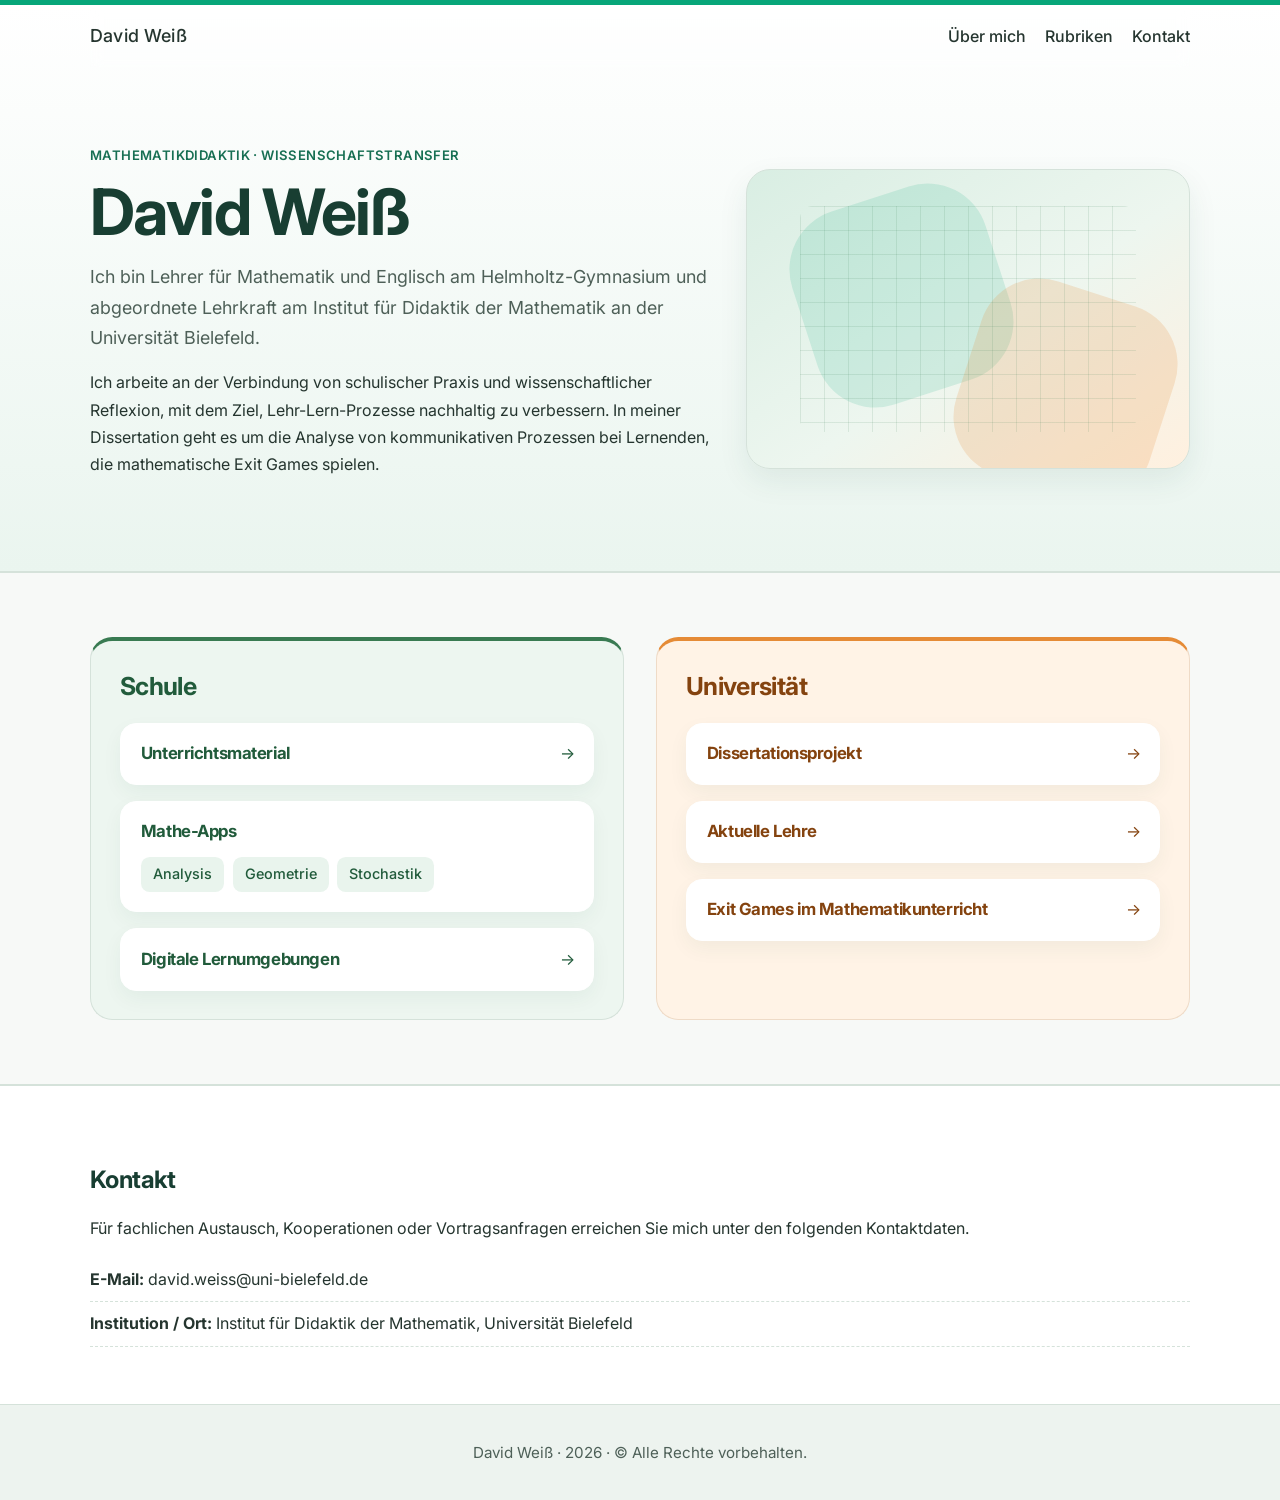
==== index.html @ 960b9694 "Tippfehler in der Institutsbezeichnung korrigieren" ====
<!doctype html>
<html lang="de">
  <head>
    <meta charset="UTF-8" />
    <meta name="viewport" content="width=device-width, initial-scale=1.0" />
    <meta
      name="description"
      content="Profil- und Projektseite im pädagogisch-wissenschaftlichen Bereich mit Fokus auf die Verbindung von Schule und Universität."
    />
    <title>David Weiß | Mathematikdidaktik und Unterrichtspraxis</title>
    <link rel="preconnect" href="https://fonts.googleapis.com" />
    <link rel="preconnect" href="https://fonts.gstatic.com" crossorigin />
    <link
      href="https://fonts.googleapis.com/css2?family=Inter:wght@400;500;600;700&family=Merriweather:wght@700&display=swap"
      rel="stylesheet"
    />
    <link rel="stylesheet" href="styles.css" />
  </head>
  <body>
    <header class="site-header" id="ueber-mich">
      <div class="container">
        <nav class="main-nav" aria-label="Hauptnavigation">
          <a class="brand" href="#ueber-mich">David Weiß</a>
          <button class="nav-toggle" aria-expanded="false" aria-controls="menu">
            Menü
          </button>
          <ul id="menu">
            <li><a href="#ueber-mich">Über mich</a></li>
            <li><a href="#rubriken">Rubriken</a></li>
            <li><a href="#kontakt">Kontakt</a></li>
          </ul>
        </nav>

        <section class="hero">
          <div class="hero-text">
            <p class="eyebrow">Mathematikdidaktik · Wissenschaftstransfer</p>
            <h1>David Weiß</h1>
            <p class="subtitle">
              Ich bin Lehrer für Mathematik und Englisch am Helmholtz-Gymnasium und abgeordnete Lehrkraft am Institut für Didaktik der Mathematik an der Universität Bielefeld.
            </p>
            <p>
              Ich arbeite an der Verbindung von schulischer Praxis und wissenschaftlicher
              Reflexion, mit dem Ziel, Lehr-Lern-Prozesse nachhaltig zu verbessern. In meiner Dissertation geht es um die Analyse von kommunikativen Prozessen bei Lernenden, die mathematische Exit Games spielen.
            </p>
          </div>
          <div class="hero-visual" aria-hidden="true">
            <div class="grid-pattern"></div>
          </div>
        </section>
      </div>
    </header>

    <main>
      <section id="rubriken" class="topic-section rubric-section" aria-labelledby="rubriken-heading">
        <div class="container">
          <div class="section-heading">
            <h2 id="rubriken-heading"></h2>
          </div>

          <div class="rubric-grid">
            <article class="rubric-column" id="schule" aria-labelledby="schule-heading">
              <h3 id="schule-heading">Schule</h3>
              <div class="card-grid">
                <a class="card card-link" href="#" aria-label="Unterrichtsmaterial">
                  <h4>Unterrichtsmaterial</h4>
                </a>
                <div class="card">
                  <h4>Mathe-Apps</h4>
                  <ul>
                    <li>Analysis</li>
                    <li>Geometrie</li>
                    <li>Stochastik</li>
                  </ul>
                </div>
                <a class="card card-link" href="#" aria-label="Digitale Lernumgebungen">
                  <h4>Digitale Lernumgebungen</h4>
                </a>
              </div>
            </article>

            <article class="rubric-column" id="universitaet" aria-labelledby="uni-heading">
              <h3 id="uni-heading">Universität</h3>
              <div class="card-grid">
                <a class="card card-link" href="#" aria-label="Dissertationsprojekt">
                  <h4>Dissertationsprojekt</h4>
                </a>
                <a
                  class="card card-link"
                  href="https://ekvv.uni-bielefeld.de/kvv_publ/publ/Lehrende_Veranstaltungen.jsp?personId=369044009"
                  target="_blank"
                  rel="noopener noreferrer"
                  aria-label="Aktuelle Lehre"
                >
                  <h4>Aktuelle Lehre</h4>
                </a>
                <a
                  class="card card-link"
                  href="https://david-a11y-rgb.github.io/Uni-Exit-Games/"
                  target="_blank"
                  rel="noopener noreferrer"
                  aria-label="Exit Games"
                >
                  <h4>Exit Games im Mathematikunterricht</h4>
                </a>
              </div>
            </article>
          </div>
        </div>
      </section>

      <section id="kontakt" class="contact" aria-labelledby="kontakt-heading">
        <div class="container">
          <h2 id="kontakt-heading">Kontakt</h2>
          <p>
            Für fachlichen Austausch, Kooperationen oder Vortragsanfragen erreichen
            Sie mich unter den folgenden Kontaktdaten.
          </p>
          <ul class="contact-list">
            <li><strong>E-Mail:</strong> david.weiss@uni-bielefeld.de</li>
            <li><strong>Institution / Ort:</strong> Institut für Didaktik der Mathematik, Universität Bielefeld</li>
          </ul>
        </div>
      </section>
    </main>

    <footer class="site-footer">
      <div class="container">
        <p>David Weiß · 2026 · © Alle Rechte vorbehalten.</p>
      </div>
    </footer>

    <script src="script.js"></script>
  </body>
</html>
---- styles.css ----
:root {
  --bg: #f7f9f7;
  --surface: #ffffff;
  --text: #25352f;
  --muted: #4e6058;
  --primary: #164c3c;
  --border: #d5e2da;
  --accent: #176f53;
  --shadow: 0 12px 30px rgba(22, 76, 60, 0.08);
}

* {
  box-sizing: border-box;
}

html {
  scroll-behavior: smooth;
}

body {
  margin: 0;
  font-family: "Inter", system-ui, -apple-system, sans-serif;
  color: var(--text);
  background: var(--bg);
  line-height: 1.7;
}

.container {
  width: min(1100px, 92%);
  margin: 0 auto;
}

.site-header {
  background: linear-gradient(180deg, #ffffff 0%, #eaf5ef 100%);
  border-bottom: 1px solid var(--border);
}

.main-nav {
  display: flex;
  align-items: center;
  justify-content: space-between;
  gap: 1rem;
  padding: 1rem 0;
  position: sticky;
  top: 0;
  backdrop-filter: blur(6px);
}

.brand {
  color: var(--primary);
  text-decoration: none;
  font-weight: 700;
  letter-spacing: 0.01em;
}

.main-nav ul {
  list-style: none;
  display: flex;
  gap: 1.2rem;
  margin: 0;
  padding: 0;
}

.main-nav a {
  color: var(--text);
  text-decoration: none;
  font-weight: 500;
}

.main-nav a:hover,
.main-nav a:focus-visible {
  color: var(--accent);
}

.nav-toggle {
  display: none;
  border: 1px solid var(--border);
  background: var(--surface);
  color: var(--text);
  border-radius: 0.5rem;
  padding: 0.4rem 0.8rem;
  font: inherit;
}

.hero {
  display: grid;
  grid-template-columns: 1.4fr 1fr;
  gap: 2.2rem;
  align-items: stretch;
  padding: 3rem 0 3.5rem;
}

.eyebrow {
  margin: 0;
  color: var(--accent);
  font-weight: 600;
  letter-spacing: 0.03em;
  text-transform: uppercase;
  font-size: 0.82rem;
}

h1,
h2,
h3,
h4 {
  font-family: "Merriweather", Georgia, serif;
  color: #183e32;
  line-height: 1.3;
}

h1 {
  font-size: clamp(2rem, 5vw, 2.8rem);
  margin-bottom: 0.2rem;
}

.subtitle {
  font-size: 1.12rem;
  color: var(--muted);
  margin-top: 0;
  margin-bottom: 1rem;
}

.hero-visual {
  border: 1px solid var(--border);
  border-radius: 1rem;
  background: linear-gradient(135deg, #d9eee3, #fff3e5);
  box-shadow: var(--shadow);
  min-height: 260px;
  display: grid;
  place-items: center;
}

.grid-pattern {
  width: 80%;
  height: 72%;
  border-radius: 0.8rem;
  background-image: linear-gradient(var(--border) 1px, transparent 1px),
    linear-gradient(90deg, var(--border) 1px, transparent 1px);
  background-size: 24px 24px;
}

.topic-section {
  padding: 4rem 0;
}

.rubric-section {
  background: #ffffff;
  border-top: 1px solid var(--border);
  border-bottom: 1px solid var(--border);
}

.section-heading {
  max-width: 750px;
  margin-bottom: 1.8rem;
}

.rubric-grid {
  display: grid;
  grid-template-columns: repeat(2, minmax(0, 1fr));
  gap: 1.5rem;
}

.rubric-column {
  background: #edf6f0;
  border: 1px solid var(--border);
  border-radius: 1rem;
  padding: 1.1rem;
}

.rubric-column h3 {
  margin-top: 0;
}

.card-grid {
  display: grid;
  grid-template-columns: 1fr;
  gap: 1rem;
}

.card {
  background: var(--surface);
  border: 1px solid var(--border);
  border-radius: 0.9rem;
  padding: 1.1rem 1rem;
  box-shadow: 0 8px 20px rgba(22, 76, 60, 0.05);
  transform: translateY(0);
  transition: transform 0.22s ease, box-shadow 0.22s ease;
}

.card-link {
  text-decoration: none;
  display: block;
}

.card-link:hover,
.card-link:focus-visible {
  transform: translateY(-2px);
  box-shadow: 0 14px 28px rgba(22, 76, 60, 0.1);
}

.card h4 {
  margin: 0;
  font-size: 1.06rem;
}

.contact {
  background: var(--surface);
  padding: 3.6rem 0;
  border-top: 1px solid var(--border);
}

.contact-list {
  list-style: none;
  padding: 0;
  margin: 1rem 0 0;
}

.contact-list li {
  padding: 0.5rem 0;
  border-bottom: 1px dashed var(--border);
}

.site-footer {
  border-top: 1px solid var(--border);
  padding: 1.2rem 0;
  text-align: center;
  color: var(--muted);
  background: #edf3ef;
  font-size: 0.95rem;
}

@media (max-width: 900px) {
  .hero {
    grid-template-columns: 1fr;
    gap: 1.4rem;
  }

  .rubric-grid {
    grid-template-columns: 1fr;
  }
}

@media (max-width: 720px) {
  .main-nav {
    flex-wrap: wrap;
  }

  .nav-toggle {
    display: inline-block;
    margin-left: auto;
  }

  .main-nav ul {
    display: none;
    width: 100%;
    flex-direction: column;
    border-top: 1px solid var(--border);
    padding-top: 0.7rem;
  }

  .main-nav ul.open {
    display: flex;
  }

  .topic-section,
  .contact {
    padding: 3rem 0;
  }
}

/* Modern institutional-inspired palette */
:root {
  --uni-green: #07a679;
  --school-green: #397b52;
  --math-orange: #e58b36;
  --math-ink: #84430f;
  --math-tint: #fff3e6;
}
body { -webkit-font-smoothing: antialiased; }
.site-header { border-top: 5px solid var(--uni-green); }
.main-nav { z-index: 5; }
.brand { font-size: 1.12rem; }
h1, h2, h3, h4 { font-family: "Inter", system-ui, sans-serif; letter-spacing: -0.025em; }
h1 { font-size: clamp(2.6rem, 6vw, 4rem); line-height: 1.08; margin-top: .65rem; margin-bottom: 1rem; }
.hero { padding: clamp(2rem, 6vw, 5rem) 0; align-items: center; }
.hero-visual { position: relative; overflow: hidden; min-height: 300px; border-radius: 1.5rem; background: linear-gradient(145deg, #d9eee3 0%, #edf6ef 55%, #fff0df 100%); }
.hero-visual::before, .hero-visual::after { content: ""; position: absolute; pointer-events: none; width: 46%; aspect-ratio: 1; border-radius: 30%; transform: rotate(-18deg); }
.hero-visual::before { background: #07a67922; top: 8%; left: 12%; }
.hero-visual::after { background: #e58b3630; bottom: -8%; right: 5%; transform: rotate(18deg); }
.grid-pattern { position: absolute; inset: 12%; width: auto; height: auto; z-index: 1; opacity: .8; background-image: linear-gradient(#397b5229 1px, transparent 1px), linear-gradient(90deg, #397b5229 1px, transparent 1px); }
.rubric-section { background: var(--bg); }
.section-heading:has(h2:empty) { display: none; }
.rubric-grid { gap: clamp(1rem, 3vw, 2rem); }
.rubric-column { --section-accent: var(--school-green); --section-ink: #215b3b; padding: clamp(1rem, 3vw, 1.8rem); border-radius: 1.4rem; border-top: 4px solid var(--section-accent); }
#universitaet { --section-accent: var(--math-orange); --section-ink: var(--math-ink); background: var(--math-tint); border-color: #efdbc7; border-top-color: var(--section-accent); }
.rubric-column h3 { font-size: 1.55rem; color: var(--section-ink); margin-bottom: 1.3rem; }
.card { padding: 1.2rem 1.25rem; border-radius: 1rem; border-color: #ffffff; }
.card h4 { color: var(--section-ink); font-size: 1.05rem; }
.card-link { position: relative; padding-right: 2.8rem; }
.card-link::after { content: "→"; position: absolute; right: 1.15rem; top: 50%; transform: translateY(-50%); color: var(--section-ink); }
.card-link:hover, .card-link:focus-visible { border-color: var(--section-accent); }
.card ul { display: flex; flex-wrap: wrap; gap: .55rem; list-style: none; padding: 0; margin: .85rem 0 0; }
.card ul li { padding: .35rem .75rem; border-radius: .55rem; background: #e9f4ed; color: #215b3b; font-size: .9rem; font-weight: 500; }
a:focus-visible, button:focus-visible { outline: 2px solid #176f53; outline-offset: 4px; }
@media (max-width: 720px) { .hero-visual { min-height: 180px; } .main-nav { background: #f5faf6ee; } }
@media (prefers-reduced-motion: reduce) { html { scroll-behavior: auto; } .card { transition: none; } }
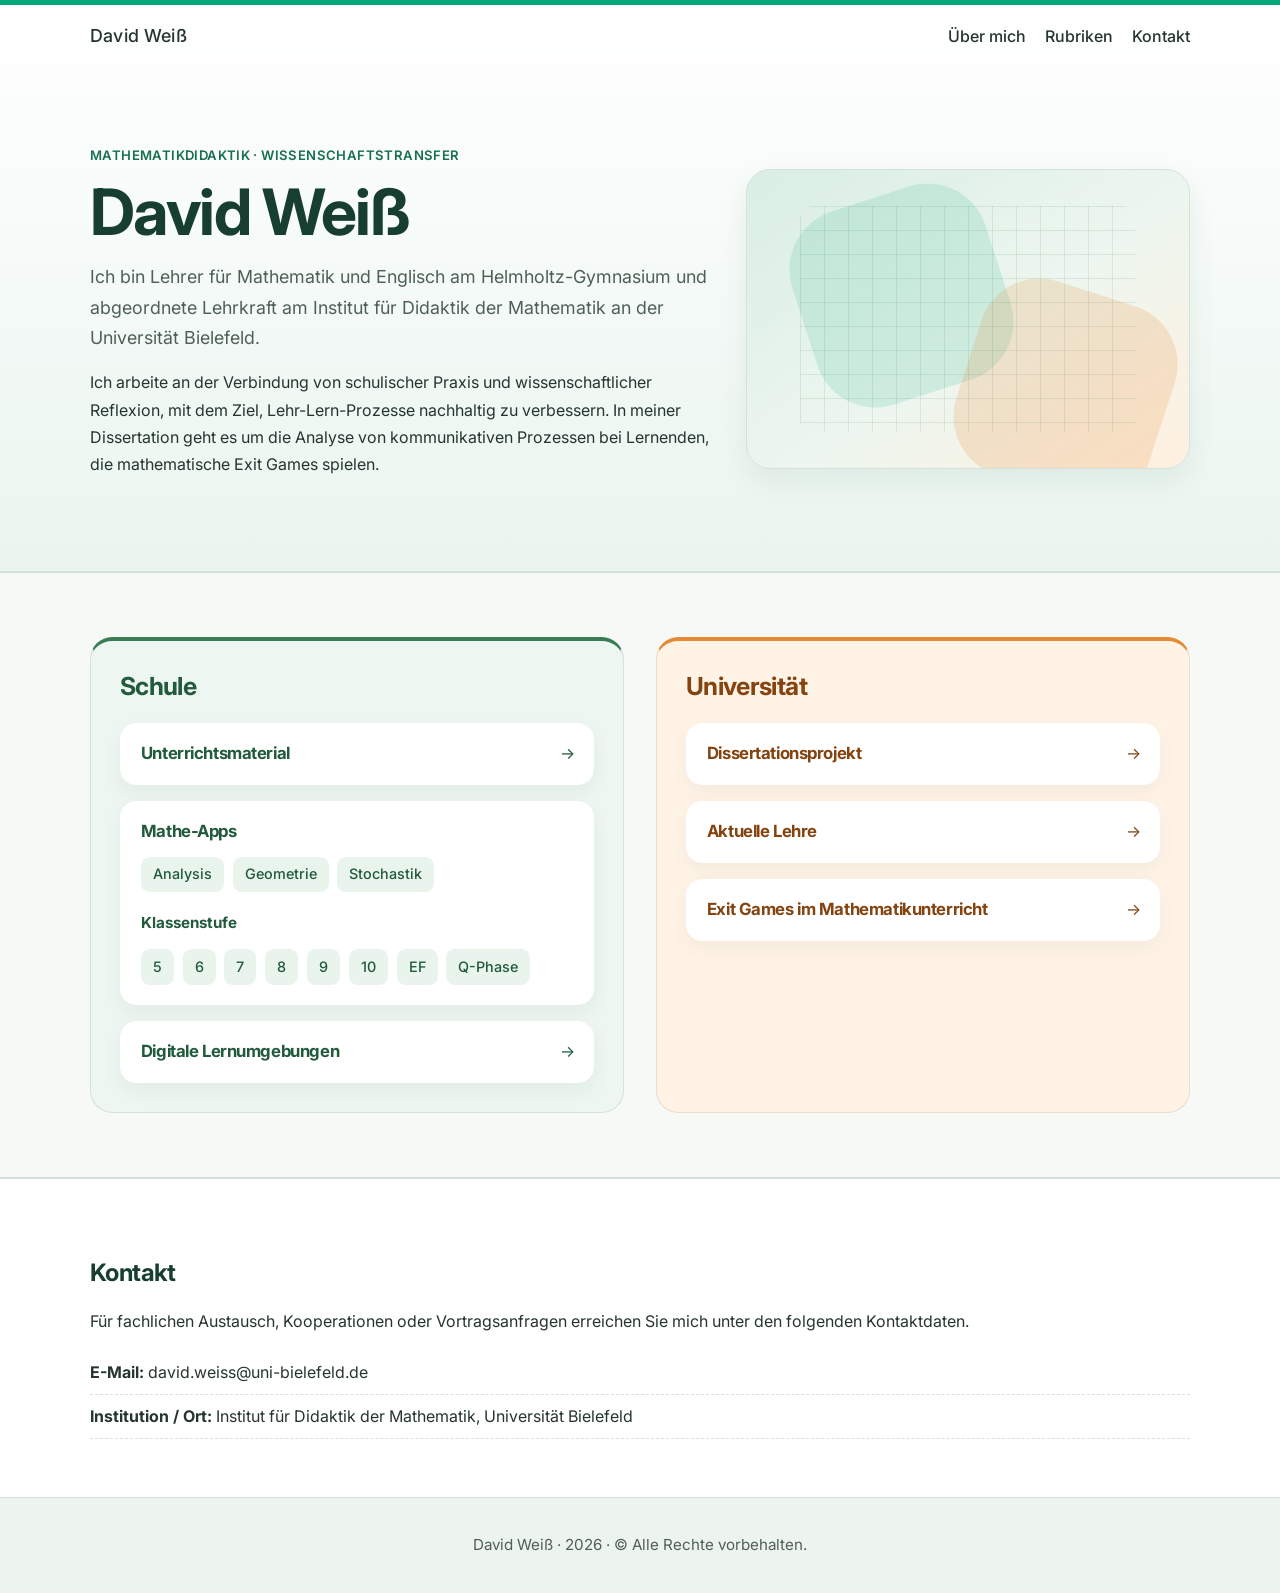
==== commit 86fba96d: "Klassenstufen bei Mathe-Apps ergänzen" ====
--- a/index.html
+++ b/index.html
@@ -71,6 +71,17 @@
                     <li>Geometrie</li>
                     <li>Stochastik</li>
                   </ul>
+                  <h5 style="margin: 1.1rem 0 0; font-size: .95rem; color: var(--section-ink, var(--primary));">Klassenstufe</h5>
+                  <ul aria-label="Klassenstufe">
+                    <li>5</li>
+                    <li>6</li>
+                    <li>7</li>
+                    <li>8</li>
+                    <li>9</li>
+                    <li>10</li>
+                    <li>EF</li>
+                    <li>Q-Phase</li>
+                  </ul>
                 </div>
                 <a class="card card-link" href="#" aria-label="Digitale Lernumgebungen">
                   <h4>Digitale Lernumgebungen</h4>
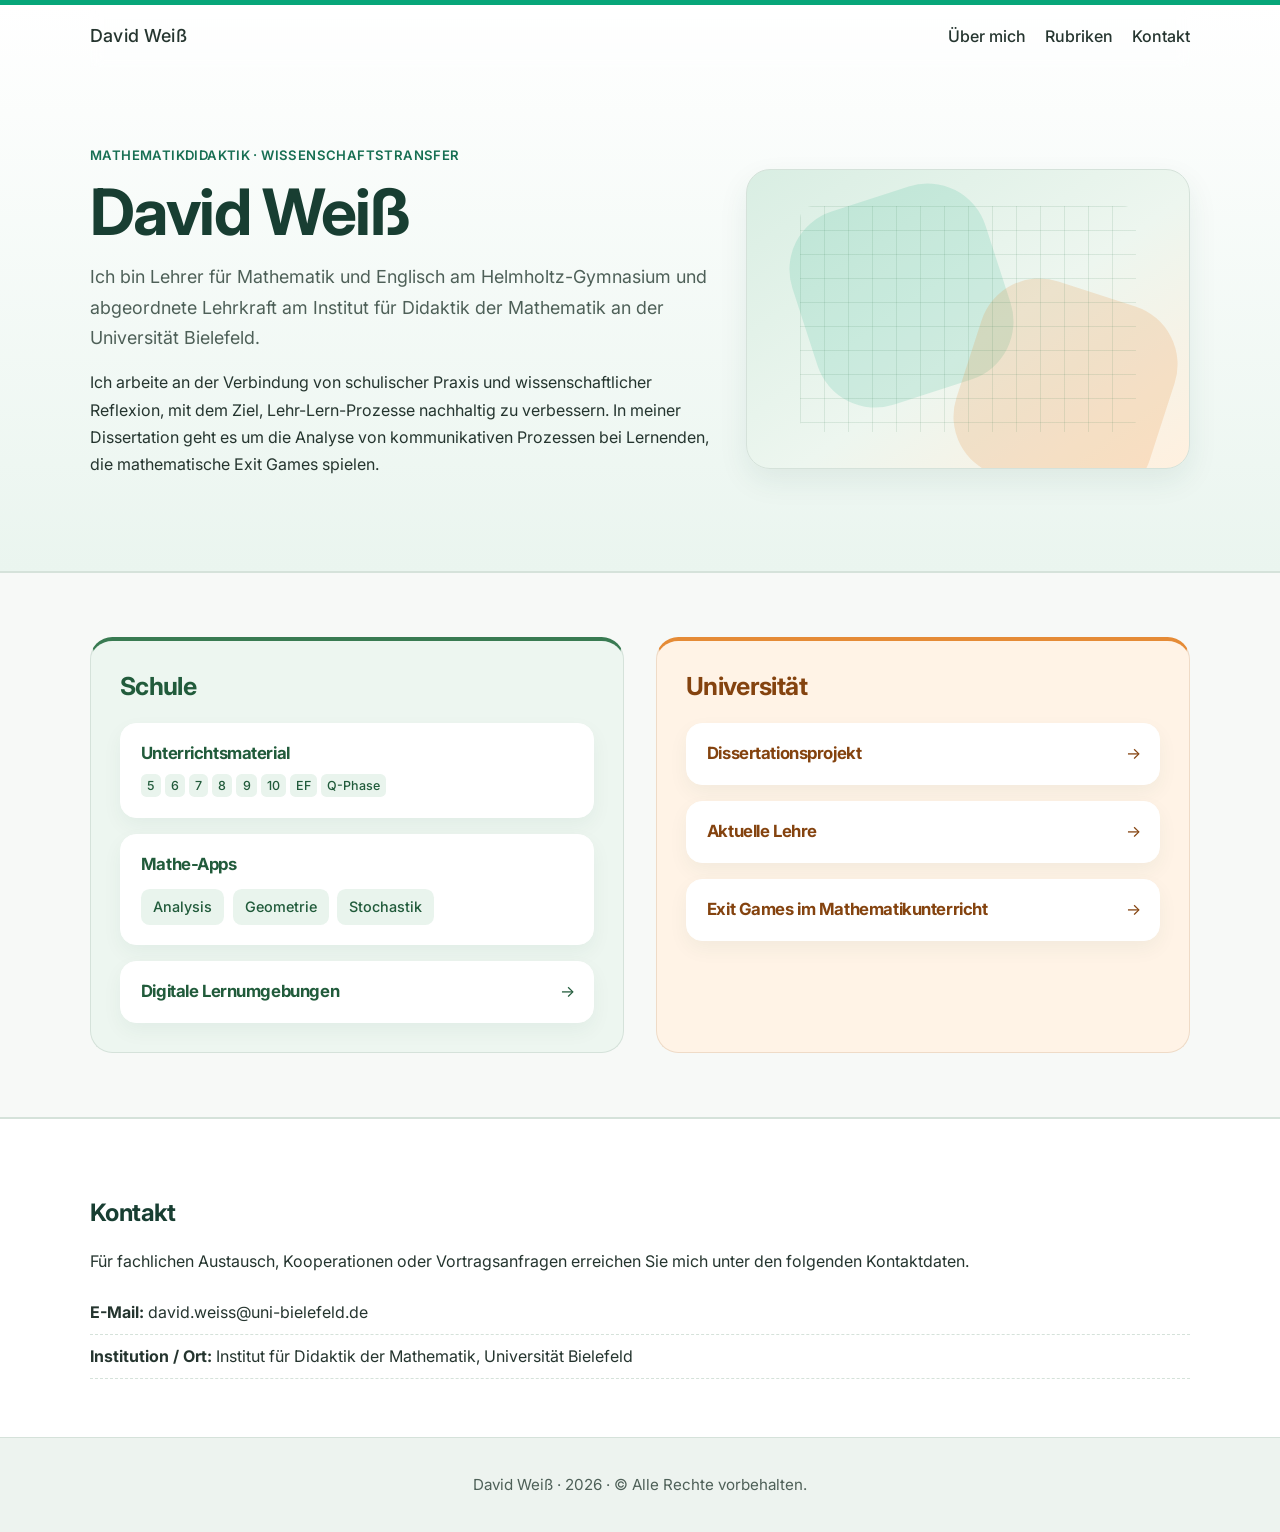
==== commit ad688866: "Klassenstufen unter Unterrichtsmaterial verschieben" ====
--- a/index.html
+++ b/index.html
@@ -61,17 +61,8 @@
             <article class="rubric-column" id="schule" aria-labelledby="schule-heading">
               <h3 id="schule-heading">Schule</h3>
               <div class="card-grid">
-                <a class="card card-link" href="#" aria-label="Unterrichtsmaterial">
+                <div class="card">
                   <h4>Unterrichtsmaterial</h4>
-                </a>
-                <div class="card">
-                  <h4>Mathe-Apps</h4>
-                  <ul>
-                    <li>Analysis</li>
-                    <li>Geometrie</li>
-                    <li>Stochastik</li>
-                  </ul>
-                  <h5 style="margin: 1.1rem 0 0; font-size: .95rem; color: var(--section-ink, var(--primary));">Klassenstufe</h5>
                   <ul aria-label="Klassenstufe">
                     <li>5</li>
                     <li>6</li>
@@ -81,6 +72,14 @@
                     <li>10</li>
                     <li>EF</li>
                     <li>Q-Phase</li>
+                  </ul>
+                </div>
+                <div class="card">
+                  <h4>Mathe-Apps</h4>
+                  <ul>
+                    <li>Analysis</li>
+                    <li>Geometrie</li>
+                    <li>Stochastik</li>
                   </ul>
                 </div>
                 <a class="card card-link" href="#" aria-label="Digitale Lernumgebungen">
--- a/styles.css
+++ b/styles.css
@@ -304,3 +304,7 @@
 a:focus-visible, button:focus-visible { outline: 2px solid #176f53; outline-offset: 4px; }
 @media (max-width: 720px) { .hero-visual { min-height: 180px; } .main-nav { background: #f5faf6ee; } }
 @media (prefers-reduced-motion: reduce) { html { scroll-behavior: auto; } .card { transition: none; } }
+
+/* Kompakte Klassenstufen in einer Reihe */
+.card ul[aria-label="Klassenstufe"] { flex-wrap: nowrap; gap: .25rem; overflow-x: auto; margin-top: .55rem; }
+.card ul[aria-label="Klassenstufe"] li { flex: 0 0 auto; padding: .2rem .38rem; font-size: .78rem; line-height: 1.4; white-space: nowrap; border-radius: .35rem; }
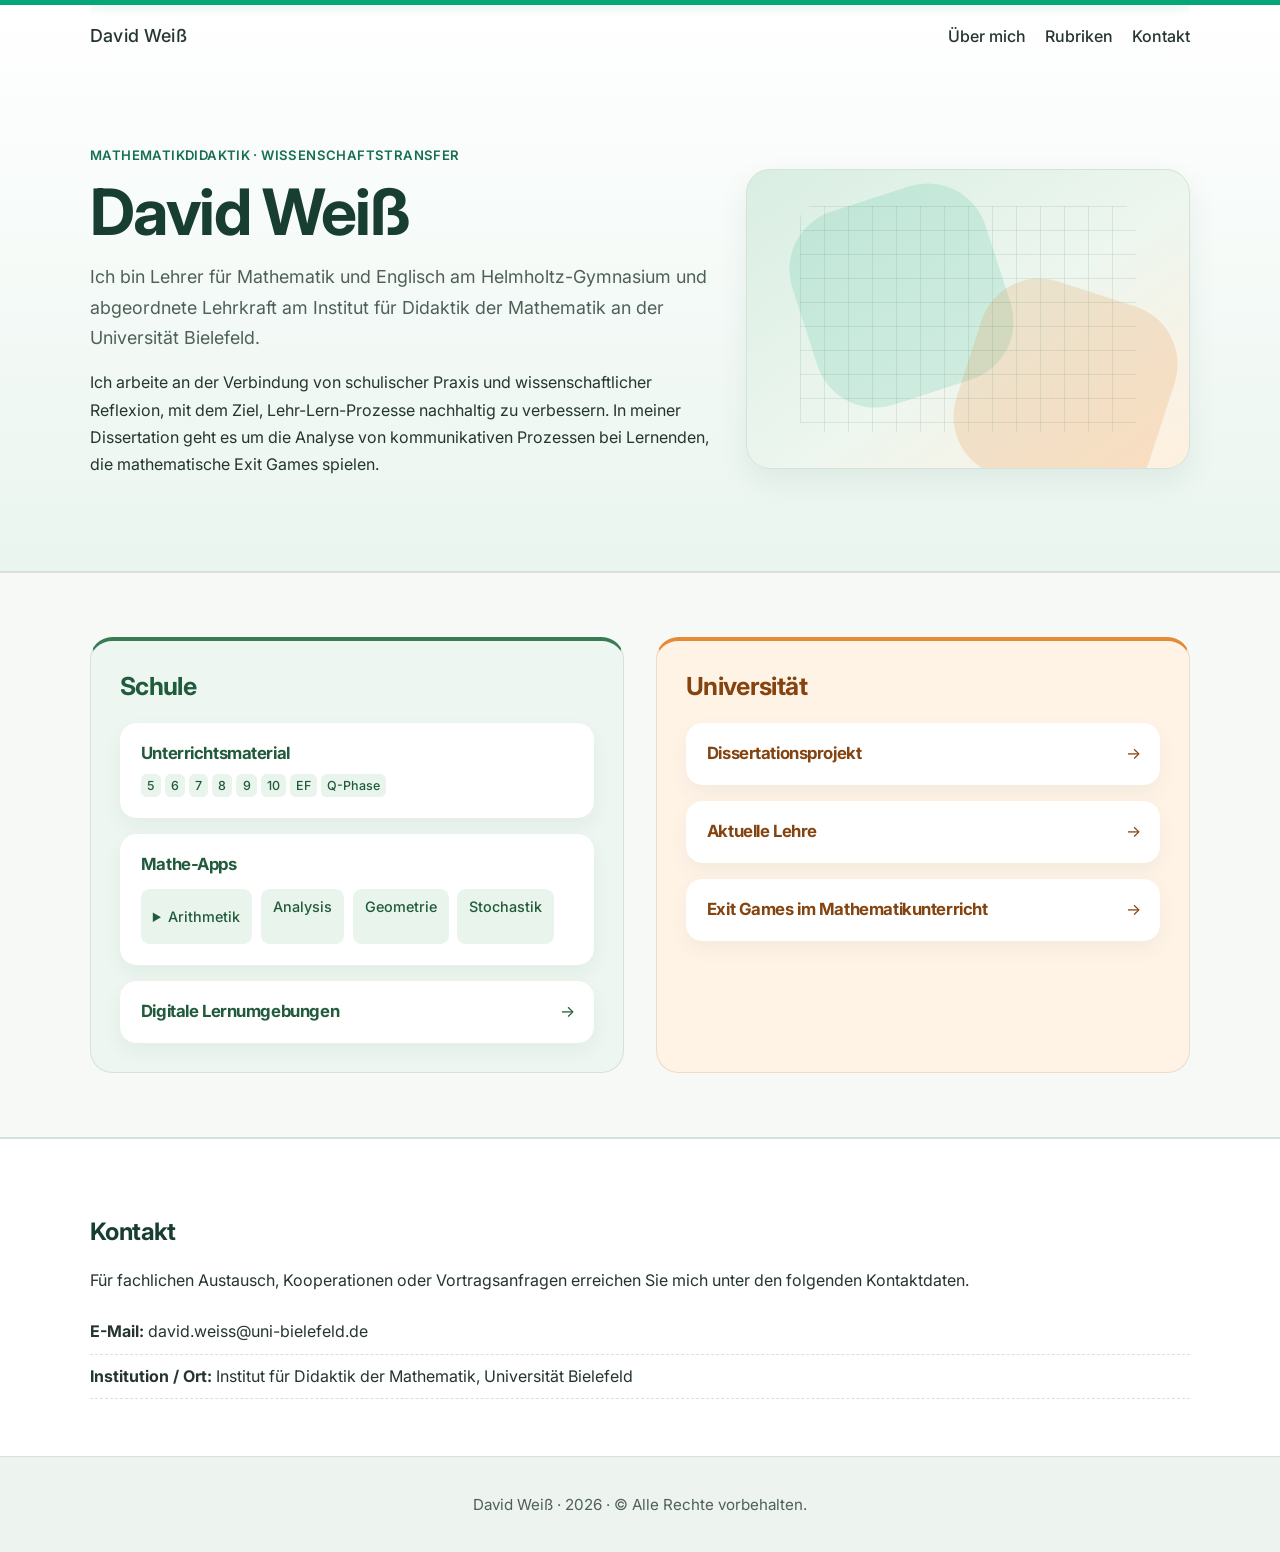
==== commit 5ddf4aa1: "Mathe-Apps: Arithmetik mit Quadratzahlspiel ergänzen" ====
--- a/index.html
+++ b/index.html
@@ -77,6 +77,7 @@
                 <div class="card">
                   <h4>Mathe-Apps</h4>
                   <ul>
+                    <li><details><summary style="cursor:pointer;min-height:44px;align-content:center">Arithmetik</summary><a href="arithmetik/quadratzahlspiel/" style="display:block;padding:.5rem 0;color:inherit">Quadratzahlspiel</a></details></li>
                     <li>Analysis</li>
                     <li>Geometrie</li>
                     <li>Stochastik</li>
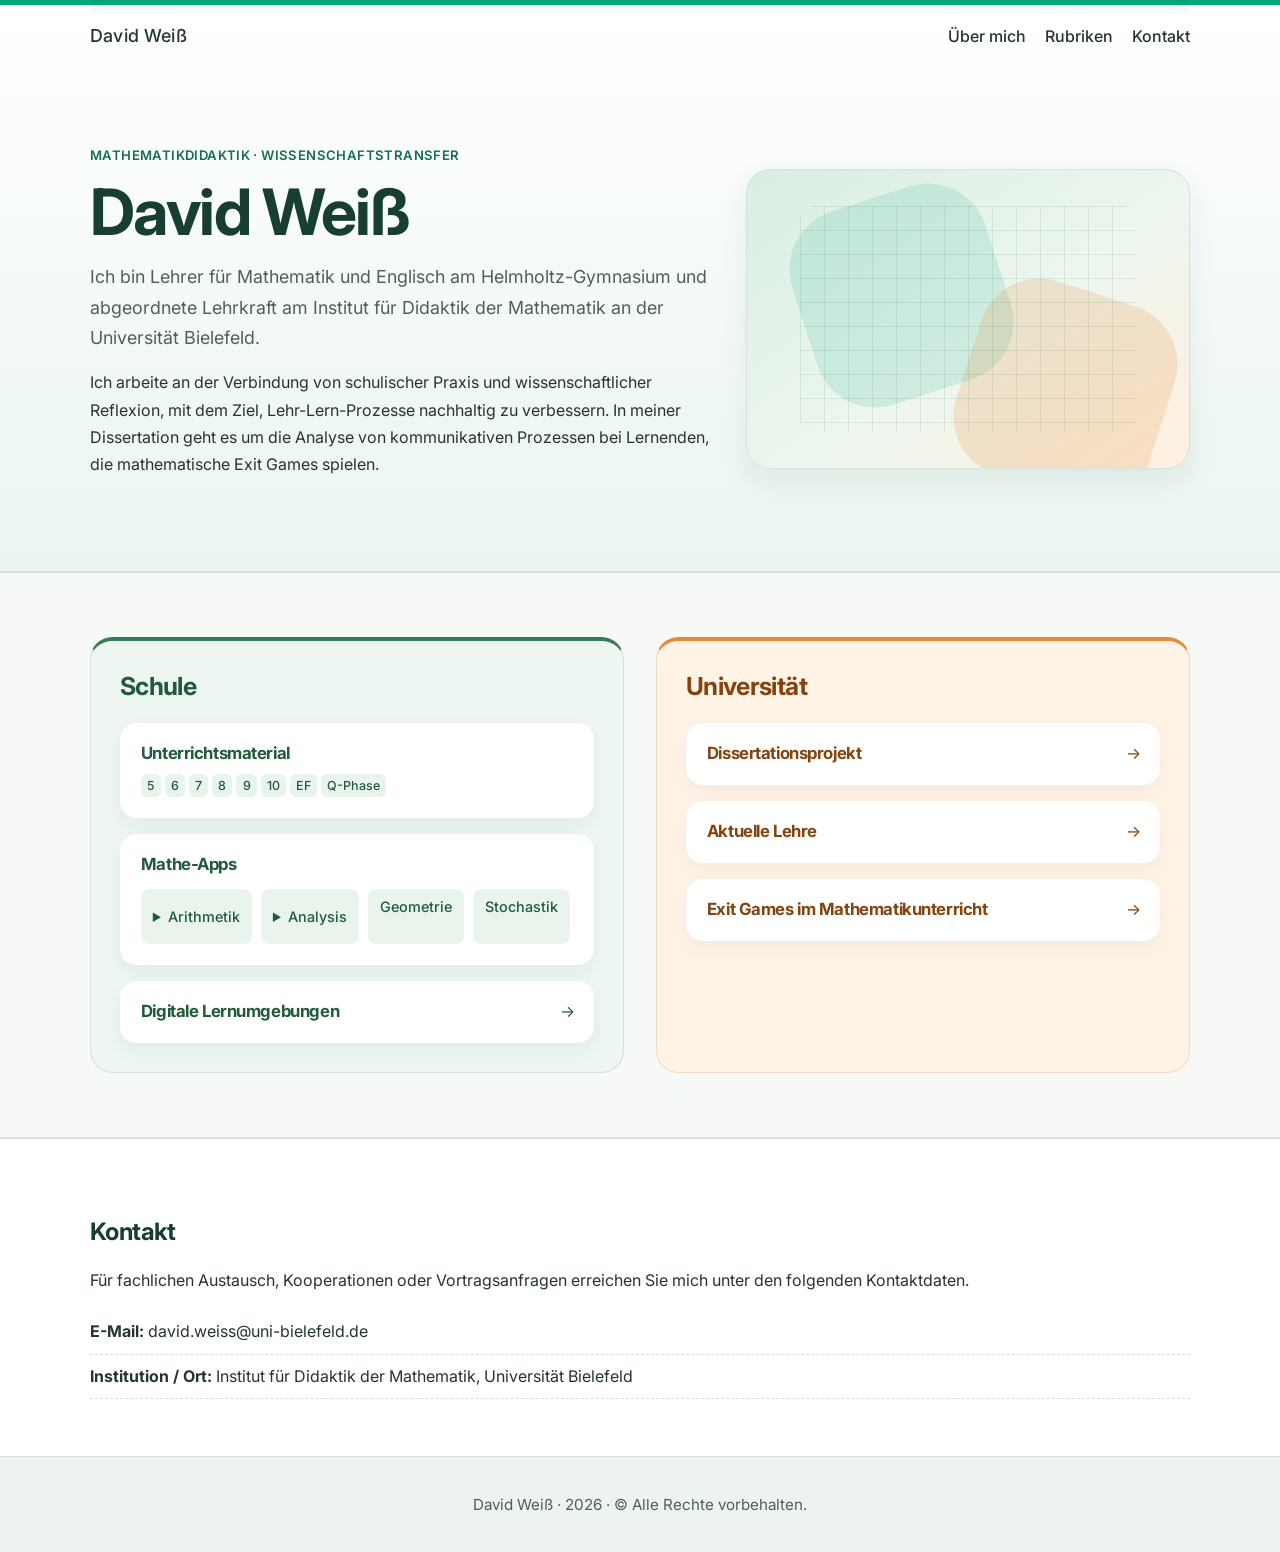
==== commit f0d882b9: "Mathe-Apps: Parabel-Labor unter Analysis verlinken" ====
--- a/index.html
+++ b/index.html
@@ -78,7 +78,7 @@
                   <h4>Mathe-Apps</h4>
                   <ul>
                     <li><details><summary style="cursor:pointer;min-height:44px;align-content:center">Arithmetik</summary><a href="arithmetik/quadratzahlspiel/" style="display:block;padding:.5rem 0;color:inherit">Quadratzahlspiel</a></details></li>
-                    <li>Analysis</li>
+                    <li><details><summary style="cursor:pointer;min-height:44px;align-content:center">Analysis</summary><a href="https://david-a11y-rgb.github.io/Parabel-App/" style="display:block;padding:.5rem 0;color:inherit">Parabel-Labor</a></details></li>
                     <li>Geometrie</li>
                     <li>Stochastik</li>
                   </ul>
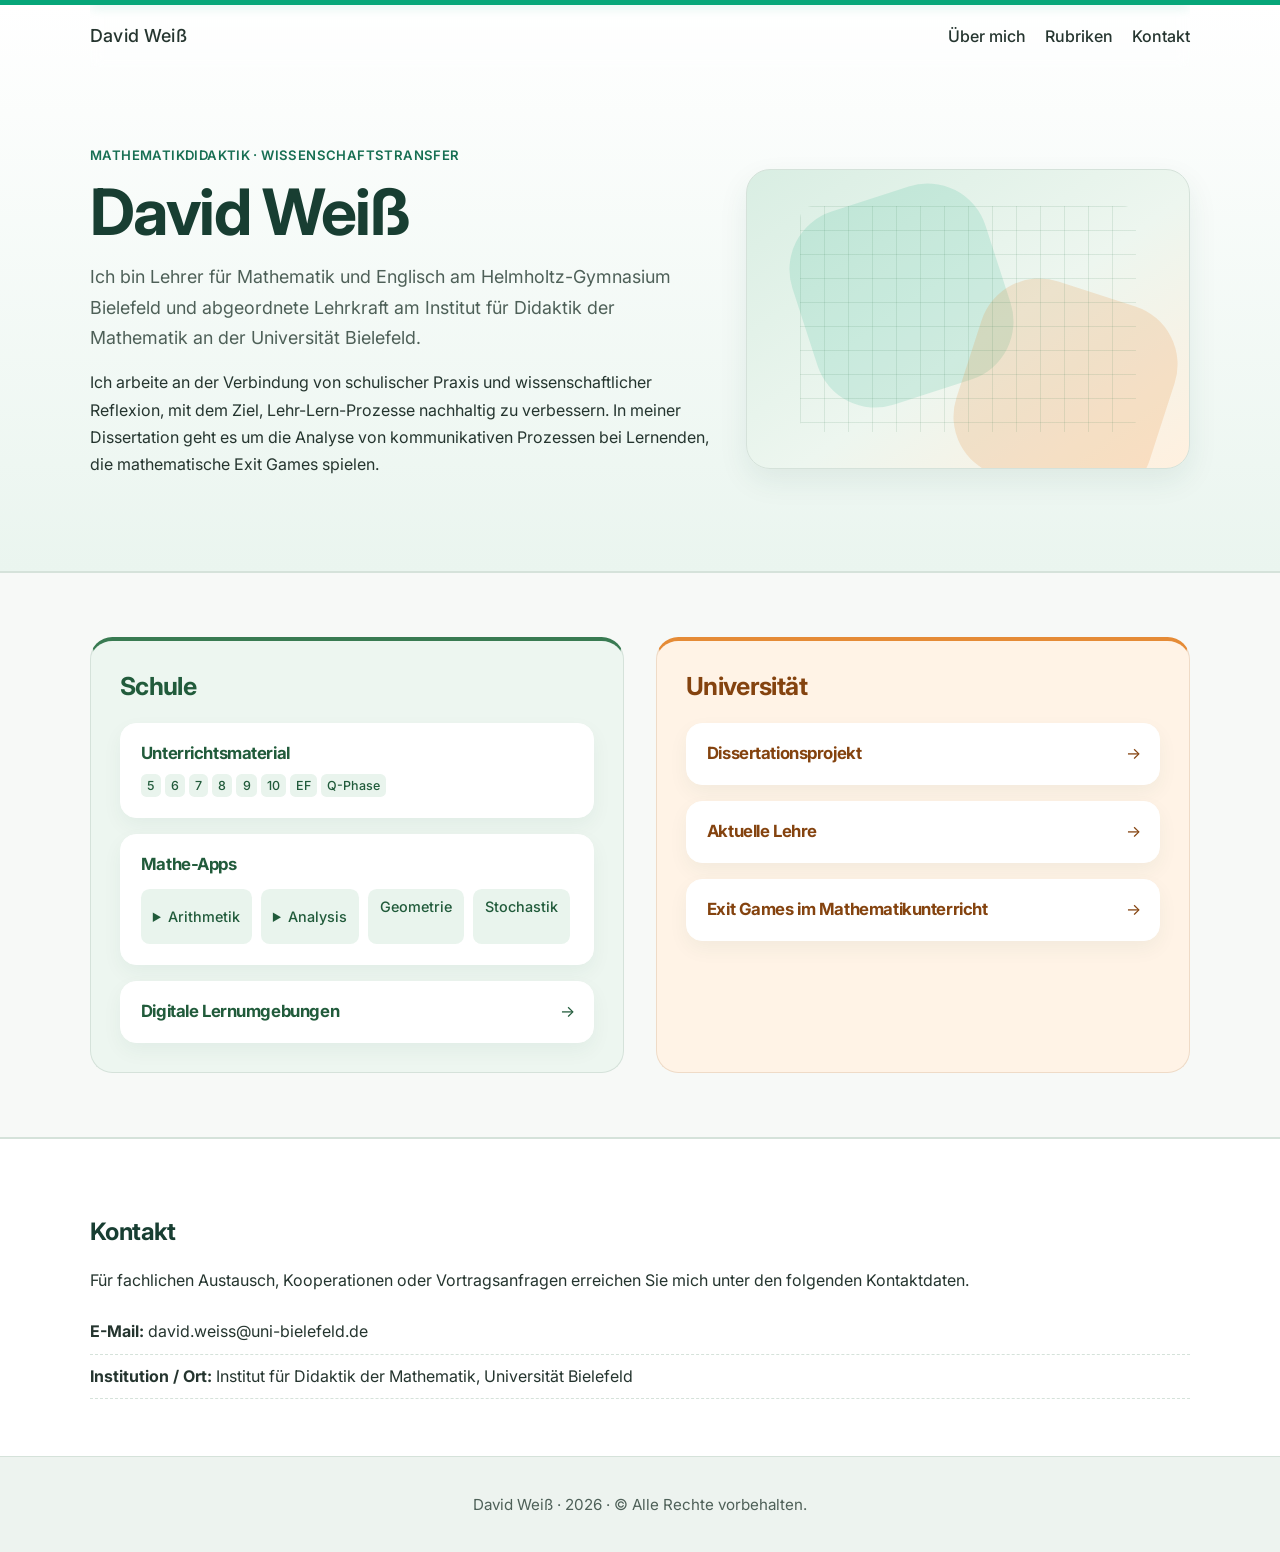
==== commit 0b3b6e4d: "Schulstandort Bielefeld in Profil ergänzen" ====
--- a/index.html
+++ b/index.html
@@ -36,7 +36,7 @@
             <p class="eyebrow">Mathematikdidaktik · Wissenschaftstransfer</p>
             <h1>David Weiß</h1>
             <p class="subtitle">
-              Ich bin Lehrer für Mathematik und Englisch am Helmholtz-Gymnasium und abgeordnete Lehrkraft am Institut für Didaktik der Mathematik an der Universität Bielefeld.
+              Ich bin Lehrer für Mathematik und Englisch am Helmholtz-Gymnasium Bielefeld und abgeordnete Lehrkraft am Institut für Didaktik der Mathematik an der Universität Bielefeld.
             </p>
             <p>
               Ich arbeite an der Verbindung von schulischer Praxis und wissenschaftlicher
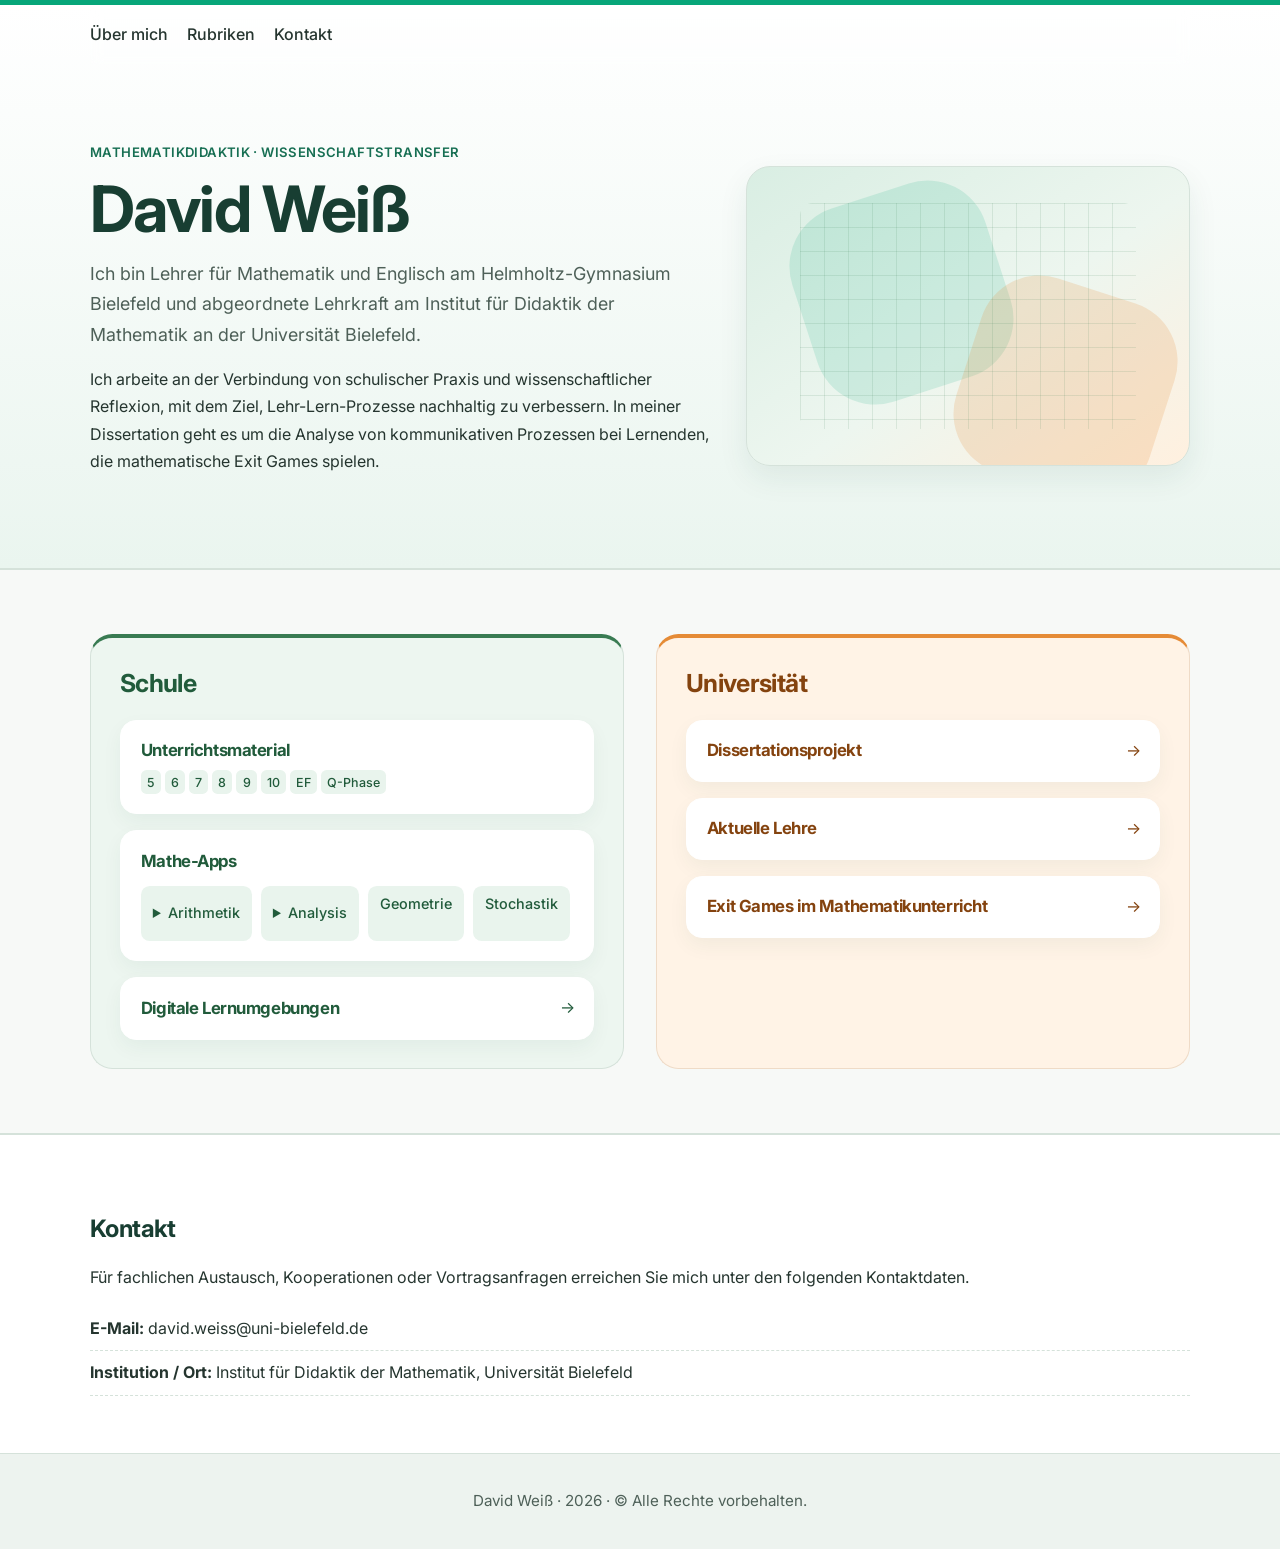
==== commit cfd6f9bf: "Namen links oben aus Navigation entfernen" ====
--- a/index.html
+++ b/index.html
@@ -20,7 +20,7 @@
     <header class="site-header" id="ueber-mich">
       <div class="container">
         <nav class="main-nav" aria-label="Hauptnavigation">
-          <a class="brand" href="#ueber-mich">David Weiß</a>
+          
           <button class="nav-toggle" aria-expanded="false" aria-controls="menu">
             Menü
           </button>
